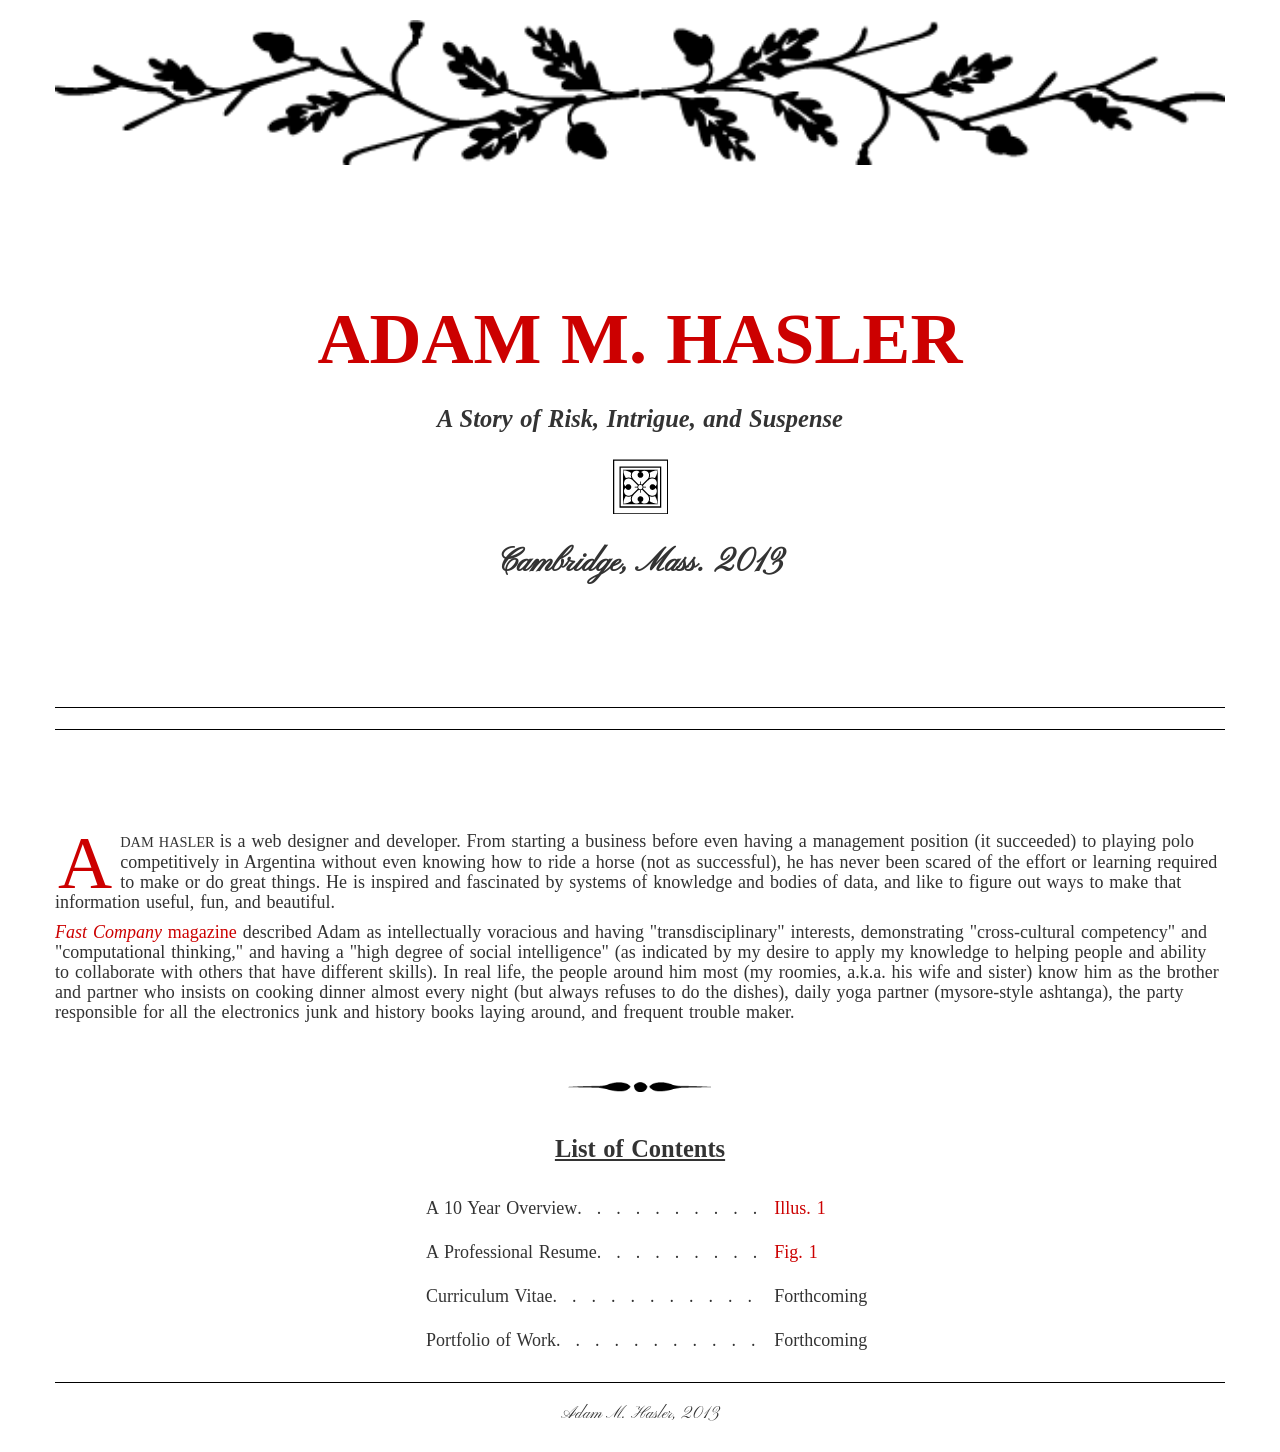
==== index.html @ 7edbd87f "finished homepage and vis design" ====
<!DOCTYPE html>
<!--[if lt IE 7]>      <html class="no-js lt-ie9 lt-ie8 lt-ie7"> <![endif]-->
<!--[if IE 7]>         <html class="no-js lt-ie9 lt-ie8"> <![endif]-->
<!--[if IE 8]>         <html class="no-js lt-ie9"> <![endif]-->
<!--[if gt IE 8]><!--> <html class="no-js"> <!--<![endif]-->
    <head>
        <link href='http://fonts.googleapis.com/css?family=Pinyon+Script' rel='stylesheet' type='text/css'>
        <meta charset="utf-8">
        <meta http-equiv="X-UA-Compatible" content="IE=edge,chrome=1">
        <title></title>
        <meta name="description" content="">
        <meta name="viewport" content="width=device-width">

        <link rel="stylesheet" href="css/bootstrap.min.css">
        <link rel="stylesheet" href="css/bootstrap-responsive.min.css">
        <link rel="stylesheet" href="css/main.css">

        <script src="js/vendor/modernizr-2.6.2-respond-1.1.0.min.js"></script>
    </head>
    <body>
        <!--[if lt IE 7]>
            <p class="chromeframe">You are using an <strong>outdated</strong> browser. Please <a href="http://browsehappy.com/">upgrade your browser</a> or <a href="http://www.google.com/chromeframe/?redirect=true">activate Google Chrome Frame</a> to improve your experience.</p>
        <![endif]-->
        <div class="container">
            <hgroup>
                <img src="img/top-image.png" alt="top-adornment" />
                <h1>Adam M. Hasler</h1>
                <h3><em>A Story of Risk, Intrigue, and Suspense</em></h3>
                <img src="img/ornament.png" alt="center-ornament" class="center-ornament"/>
                <h2>Cambridge, Mass. 2013</h2>
                <hr>
                <hr>
            </hgroup>
            
            <div class="row">
                <div class="span12">
                    <p><span>A</span><span class="all-caps">dam Hasler</span>is a web designer and developer. From starting a business before even having a management position (it succeeded) to playing polo competitively in Argentina without even knowing how to ride a horse (not as successful), he has never been scared of the effort or learning required to make or do great things. He is inspired and fascinated by systems of knowledge and bodies of data, and like to figure out ways to make that information useful, fun, and beautiful.</p>

                    <p><a href="http://www.fastcompany.com/1802731/four-year-career"><em>Fast Company</em> magazine</a> described Adam as intellectually voracious and having "transdisciplinary" interests, demonstrating "cross-cultural competency" and "computational thinking," and having a "high degree of social intelligence" (as indicated by my desire to apply my knowledge to helping people and ability to collaborate with others that have different skills). In real life, the people around him most (my roomies, a.k.a. his wife and sister) know him as the brother and partner who insists on cooking dinner almost every night (but always refuses to do the dishes), daily yoga partner (mysore-style ashtanga), the party responsible for all the electronics junk and history books laying around, and frequent trouble maker.</p>
                    

                </div>
            </div> <!--body paragraph --> 

            <img src="img/hr.png" alt="section break" class="center-break" />

            <div class="row">
                <div class="span12 toc">
                    <h3>List of Contents</h3>
                    <table>
                        <tr>
                            <td>A 10 Year Overview<span class="dots">..........</span></td>
                            <td><a href="#">Illus. 1</a></td>
                        </tr>
                        <tr>
                            <td>A Professional Resume<span class="dots">.........</span></td>
                            <td><a href="#">Fig. 1</a></td>
                        </tr>
                        <tr>
                            <td>Curriculum Vitae<span class="dots">...........</span></td>
                            <td>Forthcoming</td>
                        </tr>
                        <tr>
                            <td>Portfolio of Work<span class="dots">...........</span></td>
                            <td>Forthcoming</td>
                        </tr>
                    </table>
                </div>
            </div><!--TOC-->
            <hr>
            <div class="row">
                <div class="span12 footer">
                    Adam M. Hasler, 2013
                </div>
            </div>




        </div>
        

        <script src="//ajax.googleapis.com/ajax/libs/jquery/1.9.1/jquery.min.js"></script>
        <script>window.jQuery || document.write('<script src="js/vendor/jquery-1.9.1.min.js"><\/script>')</script>

        <script src="js/vendor/bootstrap.min.js"></script>

        <script src="js/main.js"></script>
        <script>document.write('<script src="http://' + (location.host || 'localhost').split(':')[0] + ':35729/livereload.js?snipver=1"></' + 'script>')</script>
    </body>
</html>
---- css/main.css ----
/* ==========================================================================
   Author's custom styles
   ========================================================================== */


@font-face {
	font-family: 'fanwood';
	src: url('../fonts/fanwood/fanwood_text-webfont.eot'); /* IE9 Compat Modes */
	src:  url('../img/fanwood_text-webfont?#iefix')  format('embedded-opentype'), /* IE6-IE8 */
	     url('../img/fanwood_text-webfont.woff') format('woff'), /* Modern Browsers */
	     url('../img/fanwood_text-webfont.ttf')  format('truetype'), /* Safari, Android, iOS */
	     url('../img/fanwood_text-webfont.svg') format('svg'); /* Legacy iOS */
}

body {
word-spacing: 0.1em;
margin: 0 auto;
padding-bottom: 2em;
padding-top:0px;
font-family:"fanwood",serif;
}

a, a:hover {
	color:#CC0000;
}

p, td {
	font-size:large;
}

.all-caps {
	text-transform:uppercase;
	font-size:.8em;
	padding-right:5px;
}

p span:first-child { 
	float: left; 
	color:#CC0000;
	font-size: 75px; 
	line-height: 55px; 
	padding-top: 4px; 
	padding-right: 8px; 
	padding-left: 3px;
}

h1, h2, h3{
	padding: 0;
	margin: 0;
	border: 0;
	text-align: center;
	clear: both;
}

h1, h2 {
	line-height: 100px;
}

h2, .footer {
	font-family: 'Pinyon Script', cursive;
}

.footer {
	text-align:center;
	font-size:1.2em;
}

h1 {
	margin-top: 30px;
	font-size: 72px;
	text-transform: uppercase;
	color:#CC0000;
}

hgroup img:first-child {
	height:auto;
	width:100%;
	margin:20px auto 8%;
}

img.center-ornament {
	left:50%;
	position:relative;
	margin-left:-27px;
}

img.center-break {
	height:10px;
	width:auto;
	position:relative;
	left:50%;
	margin-left:-72px;
	margin-top:50px;
	margin-bottom:20px;
}

hgroup h2 {
	margin-bottom:8%;
}

hgroup h1 {
	margin-bottom:10px;
}

hgroup h3 {
	margin-bottom:20px;
}

hr {
	border-top:1px solid #000;
}

hgroup {
	margin-bottom:100px;
}


.toc h3 {
	line-height:3em;
	text-align:center;
	text-decoration: underline;
}

.toc table {
	left:50%;
	margin-left:-215px;
	position:relative;
}

.toc tr {
	line-height:3em;
}

.dots {
	letter-spacing:15px;
}

hgroup.overview {
	margin-top:50px;
}

div.legend {
	text-align:center;
}

svg {
	overflow: hidden;
	background-color:rgba(228,227,211,.4);
	border:40px;
	border-image:url(../img/frame.png) 180 repeat;
	-moz-box-shadow:    3px 3px 5px 6px #ccc;
	  -webkit-box-shadow: 3px 3px 5px 6px #ccc;
	  box-shadow:         3px 3px 5px 6px #ccc;
	position:relative;
	width:100%;
	height:auto;
	max-width:580px;
}



#Jobs > g:hover, #Jobs > path:hover  {
  opacity:.5
}

#years > g:hover > rect {
  stroke:#999;
  stroke-width:5px;
}

#textbox {
	float:left;
}

.visual {
	display:block;
	float:left;
}

.legend {
	margin:-50px 0px 50px;
}

.legend h3 {
	font-size:2.5em;
	font-style:italic;
}


.legend > div:first-child {
	padding:40px 0px;
	border-right:1px solid black;
}

.legend > div:last-child {
	border-left:1px solid black;
	padding:0px 20px;
}

.legend em {
	text-decoration: underline;
}


.legend ul {
	text-align:left;
	list-style: none;
	margin:0;
}

li img {
	height:20px;
	width:20px;
	background-color:red;
	margin:0px 5px;
}

li div {
	display: inline-block;
	width: 100px;
}

.directions li {
	margin:10px 0px;
	font-size: 1.5em;
	font-weight:bold;
}

.main {
	padding:0;
}

.visual p {
	margin-bottom:20px;
}

.job-year-info {
	padding-left:100px;
}

.job-year-header h3:last-child {
	font-size:4em;
}
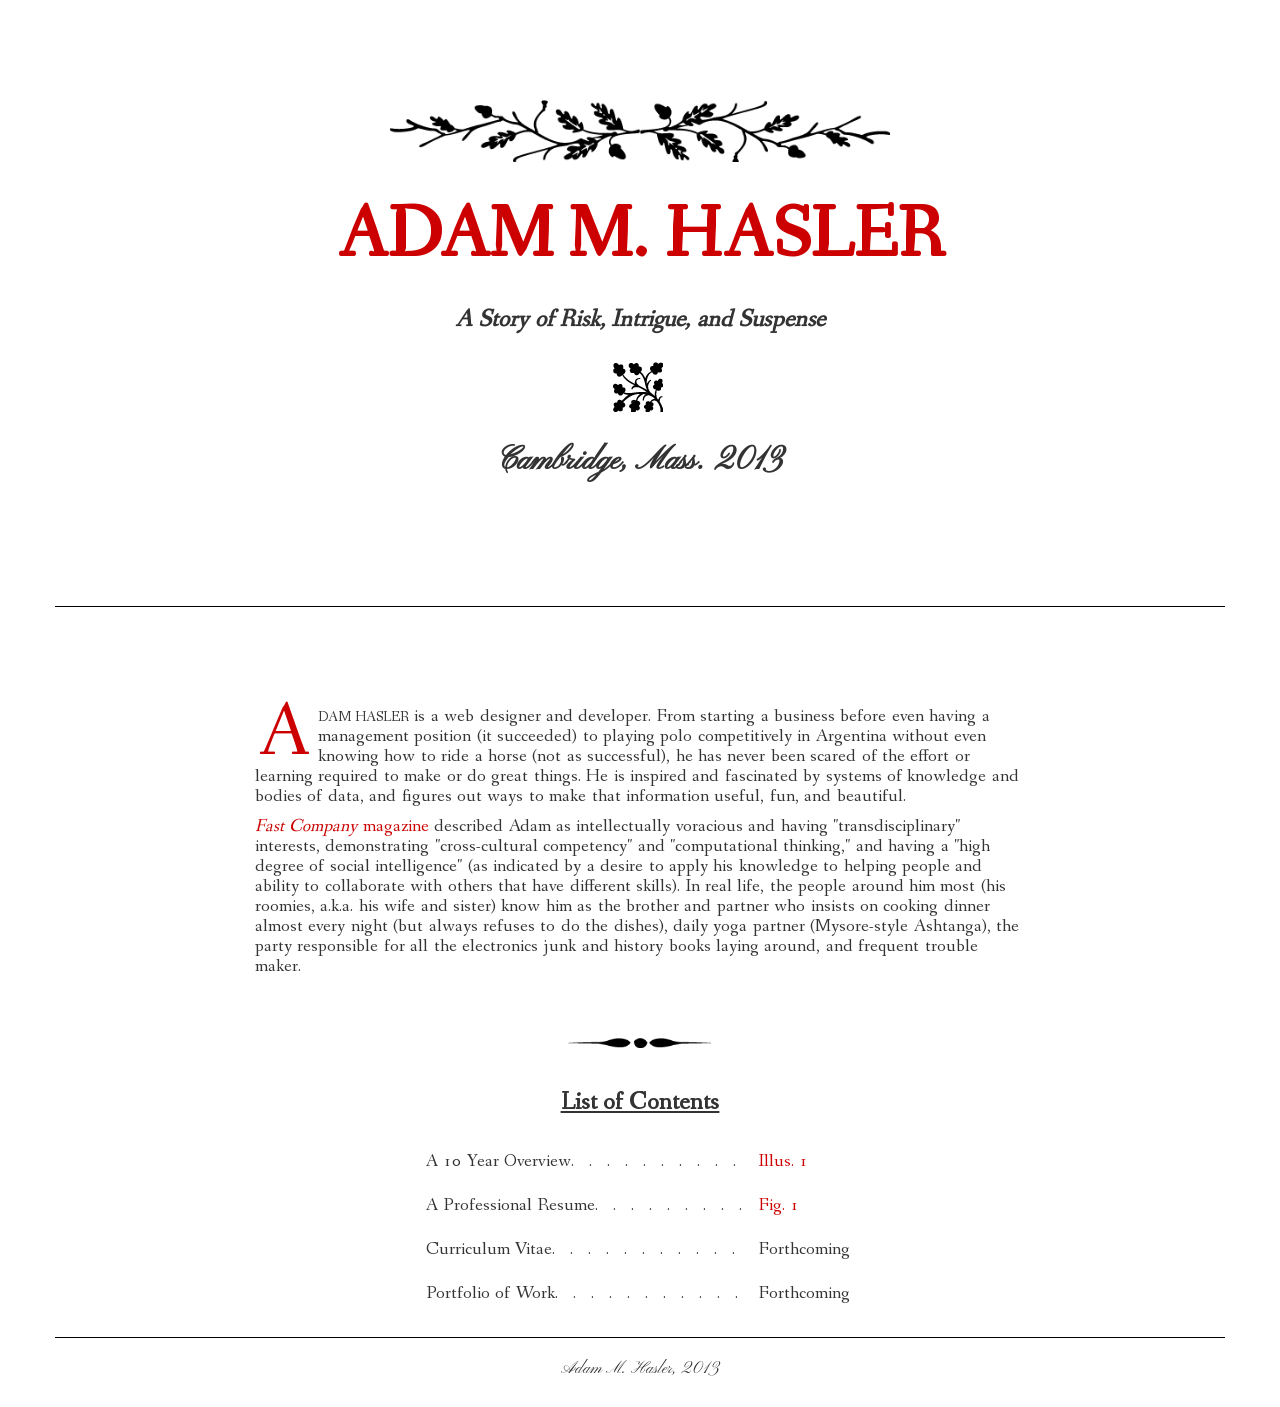
==== commit b769461e: "first push" ====
--- a/index.html
+++ b/index.html
@@ -29,16 +29,13 @@
                 <img src="img/ornament.png" alt="center-ornament" class="center-ornament"/>
                 <h2>Cambridge, Mass. 2013</h2>
                 <hr>
-                <hr>
             </hgroup>
             
             <div class="row">
-                <div class="span12">
-                    <p><span>A</span><span class="all-caps">dam Hasler</span>is a web designer and developer. From starting a business before even having a management position (it succeeded) to playing polo competitively in Argentina without even knowing how to ride a horse (not as successful), he has never been scared of the effort or learning required to make or do great things. He is inspired and fascinated by systems of knowledge and bodies of data, and like to figure out ways to make that information useful, fun, and beautiful.</p>
+                <div class="span8 offset2">
+                    <p><span>A</span><span class="all-caps">dam Hasler</span>is a web designer and developer. From starting a business before even having a management position (it succeeded) to playing polo competitively in Argentina without even knowing how to ride a horse (not as successful), he has never been scared of the effort or learning required to make or do great things. He is inspired and fascinated by systems of knowledge and bodies of data, and figures out ways to make that information useful, fun, and beautiful.</p>
 
-                    <p><a href="http://www.fastcompany.com/1802731/four-year-career"><em>Fast Company</em> magazine</a> described Adam as intellectually voracious and having "transdisciplinary" interests, demonstrating "cross-cultural competency" and "computational thinking," and having a "high degree of social intelligence" (as indicated by my desire to apply my knowledge to helping people and ability to collaborate with others that have different skills). In real life, the people around him most (my roomies, a.k.a. his wife and sister) know him as the brother and partner who insists on cooking dinner almost every night (but always refuses to do the dishes), daily yoga partner (mysore-style ashtanga), the party responsible for all the electronics junk and history books laying around, and frequent trouble maker.</p>
-                    
-
+                    <p><a href="http://www.fastcompany.com/1802731/four-year-career"><em>Fast Company</em> magazine</a> described Adam as intellectually voracious and having "transdisciplinary" interests, demonstrating "cross-cultural competency" and "computational thinking," and having a "high degree of social intelligence" (as indicated by a desire to apply his knowledge to helping people and ability to collaborate with others that have different skills). In real life, the people around him most (his roomies, a.k.a. his wife and sister) know him as the brother and partner who insists on cooking dinner almost every night (but always refuses to do the dishes), daily yoga partner (Mysore-style Ashtanga), the party responsible for all the electronics junk and history books laying around, and frequent trouble maker.</p>
                 </div>
             </div> <!--body paragraph --> 
 
@@ -50,11 +47,11 @@
                     <table>
                         <tr>
                             <td>A 10 Year Overview<span class="dots">..........</span></td>
-                            <td><a href="#">Illus. 1</a></td>
+                            <td><a href="./tenYear.html">Illus. 1</a></td>
                         </tr>
                         <tr>
                             <td>A Professional Resume<span class="dots">.........</span></td>
-                            <td><a href="#">Fig. 1</a></td>
+                            <td><a href="./resume.html">Fig. 1</a></td>
                         </tr>
                         <tr>
                             <td>Curriculum Vitae<span class="dots">...........</span></td>
--- a/css/main.css
+++ b/css/main.css
@@ -8,10 +8,10 @@
 @font-face {
 	font-family: 'fanwood';
 	src: url('../fonts/fanwood/fanwood_text-webfont.eot'); /* IE9 Compat Modes */
-	src:  url('../img/fanwood_text-webfont?#iefix')  format('embedded-opentype'), /* IE6-IE8 */
-	     url('../img/fanwood_text-webfont.woff') format('woff'), /* Modern Browsers */
-	     url('../img/fanwood_text-webfont.ttf')  format('truetype'), /* Safari, Android, iOS */
-	     url('../img/fanwood_text-webfont.svg') format('svg'); /* Legacy iOS */
+	src:  url('../fonts/fanwood/fanwood_text-webfont?#iefix')  format('embedded-opentype'), /* IE6-IE8 */
+	     url('../fonts/fanwood/fanwood_text-webfont.woff') format('woff'), /* Modern Browsers */
+	     url('../fonts/fanwood/fanwood_text-webfont.ttf')  format('truetype'), /* Safari, Android, iOS */
+	     url('../fonts/fanwood/fanwood_text-webfont.svg') format('svg'); /* Legacy iOS */
 }
 
 body {
@@ -76,8 +76,11 @@
 
 hgroup img:first-child {
 	height:auto;
-	width:100%;
-	margin:20px auto 8%;
+	width:500px;
+	margin:100px 0px 0px -250px;
+	position:relative;
+	left:50%;
+
 }
 
 img.center-ornament {
@@ -138,36 +141,36 @@
 }
 
 hgroup.overview {
-	margin-top:50px;
-}
-
-div.legend {
-	text-align:center;
+	margin-top:20px;
+}
+
+hgroup.overview h1 {
+	font-size:3.5em;
+	margin-top:0px;
 }
 
 svg {
 	overflow: hidden;
+	position:relative;
+	width:100%;
+	padding-left:50px;
+}
+
+.main-visual {
 	background-color:rgba(228,227,211,.4);
-	border:40px;
-	border-image:url(../img/frame.png) 180 repeat;
-	-moz-box-shadow:    3px 3px 5px 6px #ccc;
+		-moz-box-shadow:    3px 3px 5px 6px #ccc;
 	  -webkit-box-shadow: 3px 3px 5px 6px #ccc;
 	  box-shadow:         3px 3px 5px 6px #ccc;
-	position:relative;
-	width:100%;
-	height:auto;
-	max-width:580px;
-}
-
-
-
-#Jobs > g:hover, #Jobs > path:hover  {
-  opacity:.5
+}
+
+
+
+#Jobs > g:hover path, #Jobs > path:hover  {
+  stroke:#666;
 }
 
 #years > g:hover > rect {
-  stroke:#999;
-  stroke-width:5px;
+  fill:#666;
 }
 
 #textbox {
@@ -177,6 +180,11 @@
 .visual {
 	display:block;
 	float:left;
+	min-width:580px;
+	width:50%;
+	position:relative;
+	display:block;
+	margin-left:2%;
 }
 
 .legend {
@@ -186,21 +194,18 @@
 .legend h3 {
 	font-size:2.5em;
 	font-style:italic;
-}
-
-
-.legend > div:first-child {
-	padding:40px 0px;
-	border-right:1px solid black;
-}
-
-.legend > div:last-child {
-	border-left:1px solid black;
-	padding:0px 20px;
-}
-
-.legend em {
+	text-align:left;
+
+}
+
+.legend > div > div > p:first-child {
 	text-decoration: underline;
+}
+
+
+.legend > h3:first-child {
+	text-decoration:underline;
+	text-align:left;
 }
 
 
@@ -210,7 +215,7 @@
 	margin:0;
 }
 
-li img {
+.block {
 	height:20px;
 	width:20px;
 	background-color:red;
@@ -219,7 +224,7 @@
 
 li div {
 	display: inline-block;
-	width: 100px;
+	width: 120px;
 }
 
 .directions li {
@@ -236,10 +241,204 @@
 	margin-bottom:20px;
 }
 
-.job-year-info {
-	padding-left:100px;
-}
-
 .job-year-header h3:last-child {
-	font-size:4em;
+	font-size:3em;
+	line-height:1.2em;
+}
+
+.job-year-header {
+	line-height: .5em;
+}
+
+.visual {
+}
+
+div.job-year-info {
+	margin-top:20px;
+	padding-left:20px ;
+	float:right;
+	display:block;
+	width:25%;
+	margin-left:2%;
+	margin-right:2%;
+
+}
+
+.job-year-info h3 {
+	font-size:2em;
+	font-weight:700;
+}
+
+.job-year-info ul {
+	margin-top:10px;
+}
+
+.job-year-info li {
+	font-size:1.2em;
+	line-height:1.5em;
+
+}
+
+#info-vis-center {
+	margin-top:10px;
+	margin-bottom:10px;
+}
+
+@media (max-width: 979px) {
+  svg, .job-year-info {
+  	width:100%
+  }
+}
+
+.job-year-details {
+	margin-top:10px;
+}
+
+#boston {
+	background-color:rgb(239,242,232);
+}
+
+#ba {
+	background-color:rgb(238,238,176);
+}
+
+#dc {
+	background-color:#887853;
+}
+
+#havana {
+	background-color:rgb(216,194,191);
+}
+
+#service {
+	background-color:rgb(171,86,115);
+}
+
+#writing {
+	background-color:rgb(231,209,155);
+}
+
+#creative {
+	background-color:rgb(135,94,84);
+}
+
+#education {
+	background-color:rgb(100,118,147);
+}
+
+#web {
+	background-color:rgb(193,135,150);
+}
+
+.resume-top h2 {
+	font-size:2em;
+	line-height:1.5em;
+}
+
+.resume-top a {
+	color:black;
+}
+
+.header-square {
+	padding:35px 20px 0px;
+}
+
+.break {
+	width:100%;
+}
+
+.main-resume h3 {
+	text-align:left;
+}
+
+.job-desc {
+	width:75%;
+	padding-right:10px;
+	float:left;
+	margin-bottom:20px;
+}
+
+
+
+.job-date, .job-location {
+	width:20%;
+	text-align:center;
+	float:right;
+	margin-bottom:20px;
+	font-style: italic;
+}
+
+.divider-dot {
+	width:20%;
+	text-align:center;
+	float:right;
+	margin-bottom:20px;
+}
+
+.job-desc, .job-date, .job-location {
+	display:block;
+}
+
+.job-desc ul {
+	padding-left:70px;
+}
+
+.work-ex h3, .sidebar h3 {
+	border-bottom: 1px black solid;
+	margin-bottom:20px;
+}
+
+.divider-dot::after {
+	content: "\2726";
+}
+
+.sidebar ul {
+	font-size:large;
+	list-style: none;
+}
+
+.sidebar li {
+	line-height:2em;
+}
+
+.school-info h3 {
+	border:0px;
+	text-align:center;
+}
+
+.school-info, .skills li {
+	text-align:center;
+}
+
+.degrees {
+	margin:30px 0px;
+	font-size:1.5em;
+}
+
+@media print {
+	* {
+		float:none;
+	}
+
+	h1 {
+		font-size:3em;
+	}
+
+	.header-square h2 {
+		font-size:14pt;
+		font-style:italic;
+	}
+
+	h1, h2 {
+		line-height: 1em;
+	}
+
+	.header-square a:after, p a:first-child:after, .school-info a:after {
+     display: none;
+    }
+
+    section.sidebar {
+    	page-break-before:always;
+    }
+
 }
